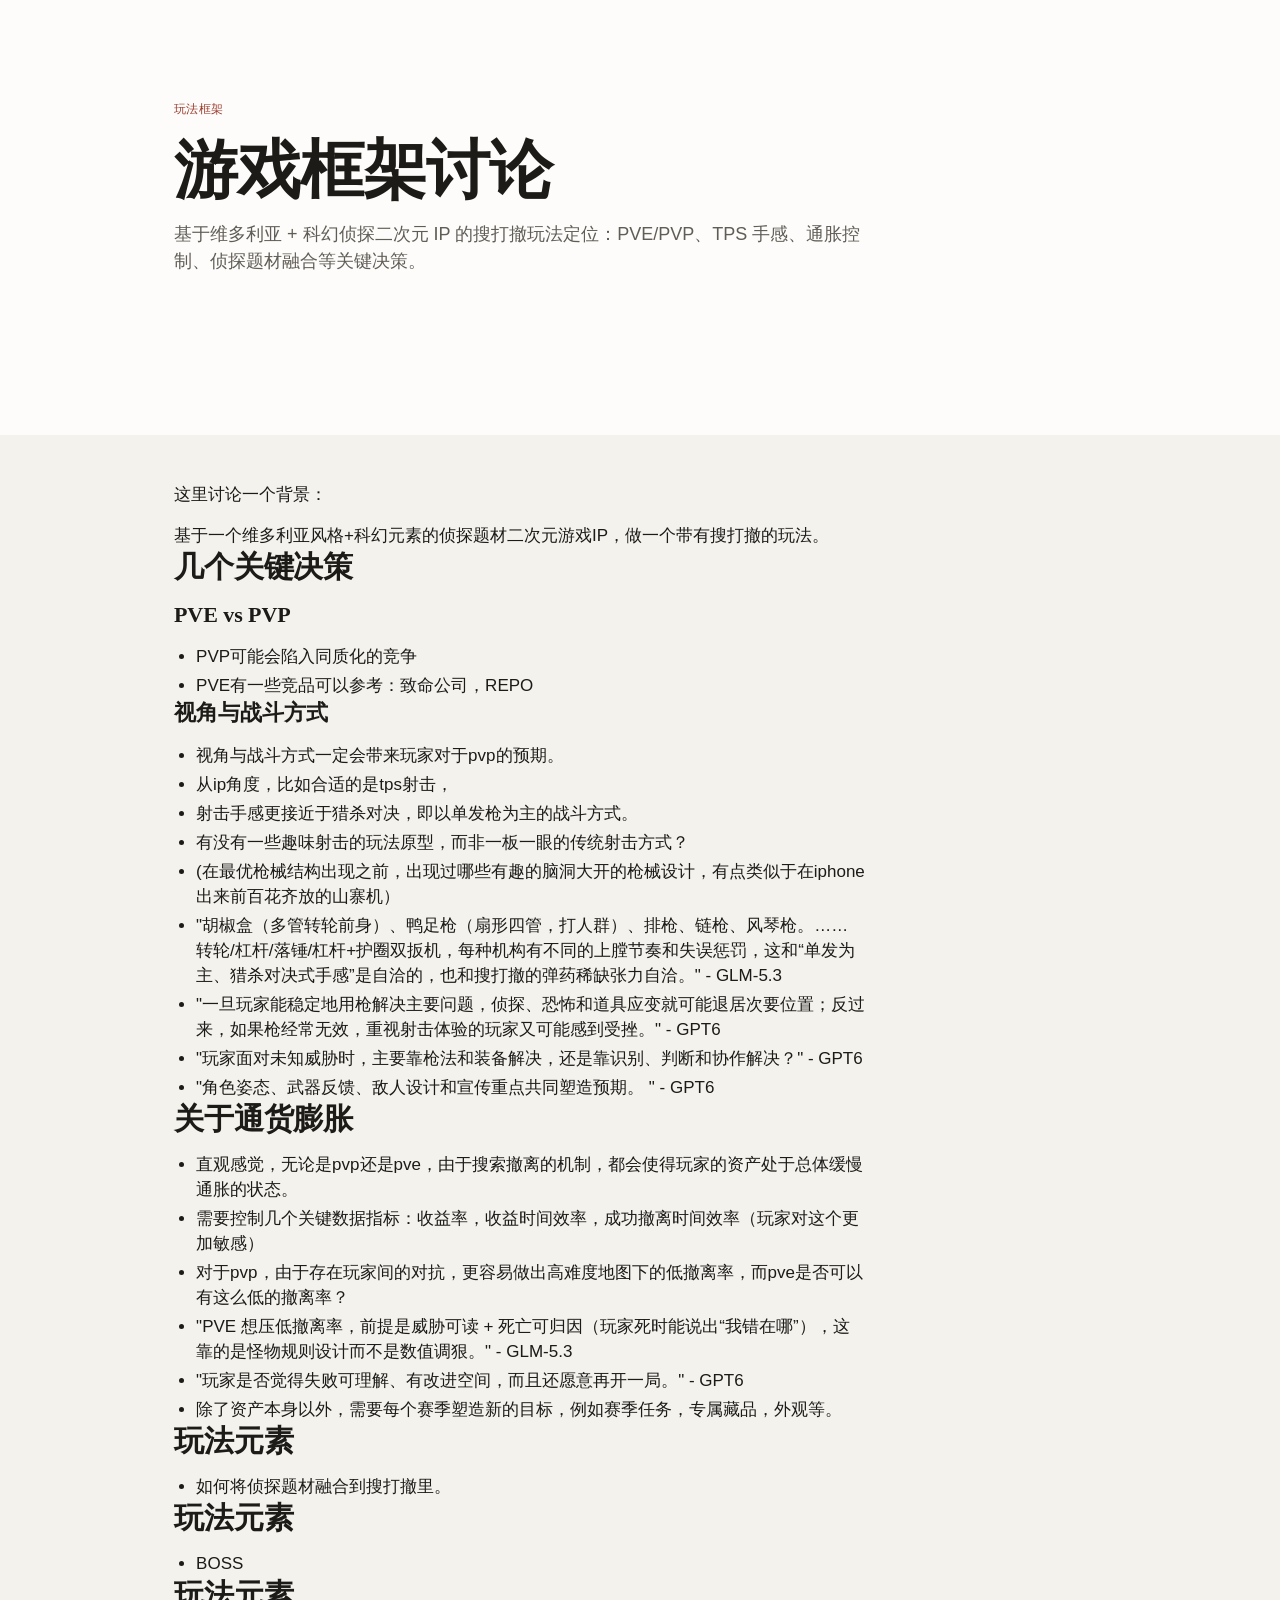
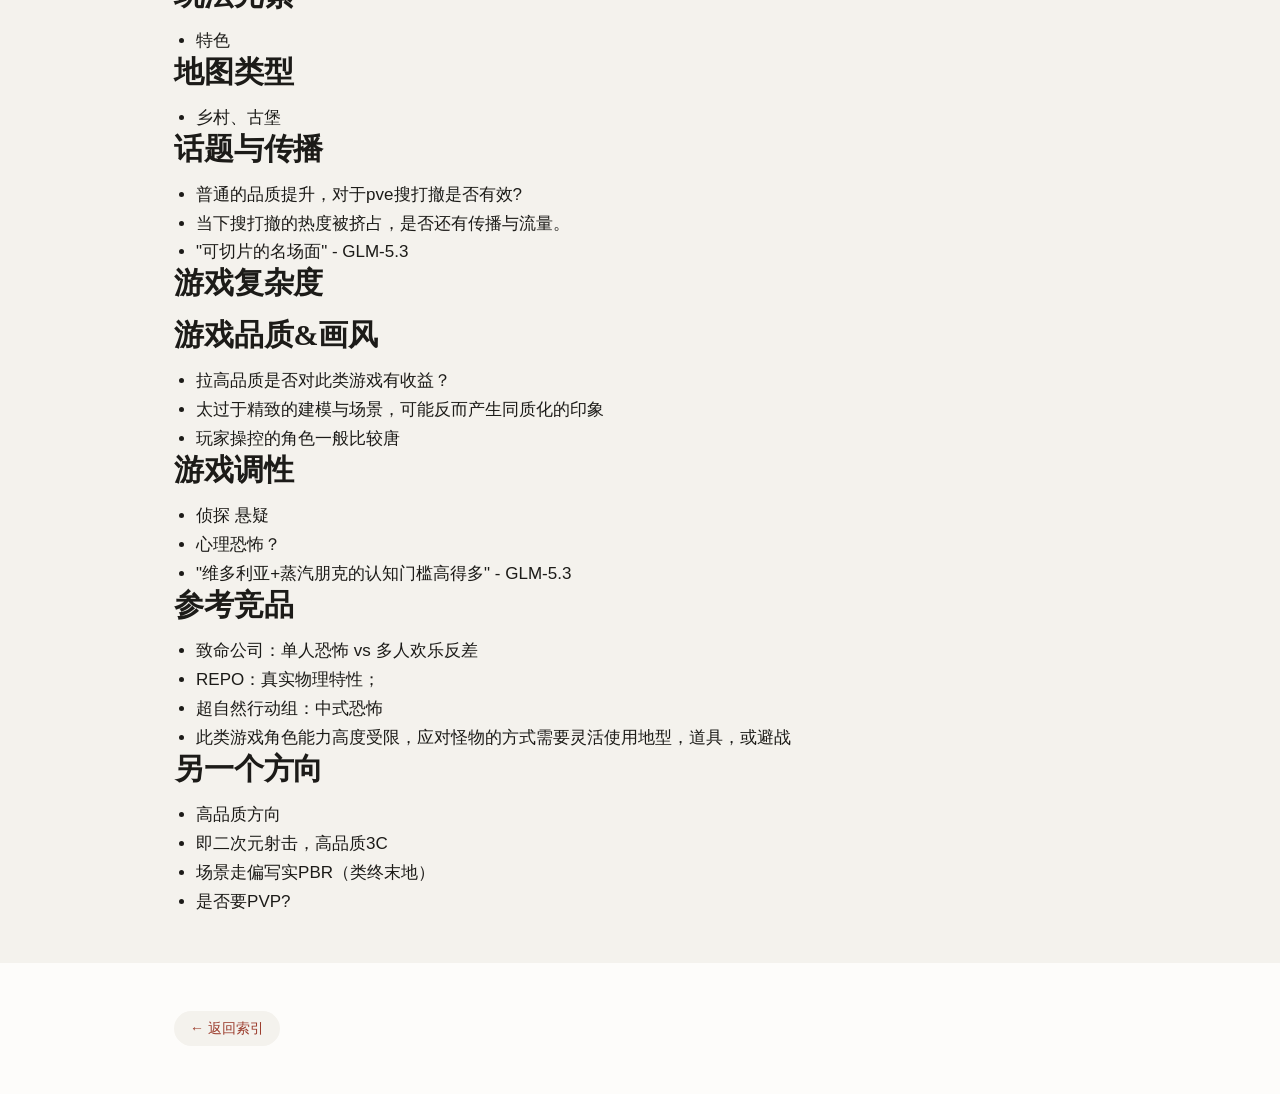
==== docs/research/GameFramework.html @ 58e7d6e3 "feat: 研究 md 渲染为主题化 HTML 站点，索引页整合并转公开" ====
<!DOCTYPE html>
<html lang="zh-CN">
<head>
<meta charset="UTF-8">
<meta name="viewport" content="width=device-width, initial-scale=1.0">
<title>游戏框架讨论 · PVE 搜打撤研究</title>
<link rel="stylesheet" href="../assets/theme/tokens.css">
<link rel="stylesheet" href="../assets/theme/base.css">
</head>
<body>

<section class="band">
  <div class="page">
    <header class="hero">
      <span class="tag">玩法框架</span>
      <h1>游戏框架讨论</h1>
      <p class="lead">基于维多利亚 + 科幻侦探二次元 IP 的搜打撤玩法定位：PVE/PVP、TPS 手感、通胀控制、侦探题材融合等关键决策。</p>
    </header>
  </div>
</section>

<section class="band band-alt band-tight">
  <div class="page">
    <p>这里讨论一个背景：</p>
    <p>基于一个维多利亚风格+科幻元素的侦探题材二次元游戏IP，做一个带有搜打撤的玩法。</p>
    <h2>几个关键决策</h2>
    <h3>PVE vs PVP</h3>
    <ul>
    <li>PVP可能会陷入同质化的竞争</li>
    <li>PVE有一些竞品可以参考：致命公司，REPO</li>
    </ul>
    <h3>视角与战斗方式</h3>
    <ul>
    <li>视角与战斗方式一定会带来玩家对于pvp的预期。</li>
    <li>从ip角度，比如合适的是tps射击，</li>
    <li>
    <p>射击手感更接近于猎杀对决，即以单发枪为主的战斗方式。</p>
    </li>
    <li>
    <p>有没有一些趣味射击的玩法原型，而非一板一眼的传统射击方式？</p>
    </li>
    <li>(在最优枪械结构出现之前，出现过哪些有趣的脑洞大开的枪械设计，有点类似于在iphone出来前百花齐放的山寨机）</li>
    <li>"胡椒盒（多管转轮前身）、鸭足枪（扇形四管，打人群）、排枪、链枪、风琴枪。…… 转轮/杠杆/落锤/杠杆+护圈双扳机，每种机构有不同的上膛节奏和失误惩罚，这和“单发为主、猎杀对决式手感”是自洽的，也和搜打撤的弹药稀缺张力自洽。" - GLM-5.3</li>
    <li>"一旦玩家能稳定地用枪解决主要问题，侦探、恐怖和道具应变就可能退居次要位置；反过来，如果枪经常无效，重视射击体验的玩家又可能感到受挫。" - GPT6</li>
    <li>"玩家面对未知威胁时，主要靠枪法和装备解决，还是靠识别、判断和协作解决？" - GPT6</li>
    <li>"角色姿态、武器反馈、敌人设计和宣传重点共同塑造预期。​ " - GPT6</li>
    </ul>
    <h2>关于通货膨胀</h2>
    <ul>
    <li>直观感觉，无论是pvp还是pve，由于搜索撤离的机制，都会使得玩家的资产处于总体缓慢通胀的状态。</li>
    <li>需要控制几个关键数据指标：收益率，收益时间效率，成功撤离时间效率（玩家对这个更加敏感）</li>
    <li>对于pvp，由于存在玩家间的对抗，更容易做出高难度地图下的低撤离率，而pve是否可以有这么低的撤离率？</li>
    <li>"PVE 想压低撤离率，前提是威胁可读 + 死亡可归因（玩家死时能说出“我错在哪”），这靠的是怪物规则设计而不是数值调狠。" - GLM-5.3</li>
    <li>
    <p>"玩家是否觉得失败可理解、有改进空间，而且还愿意再开一局。" - GPT6</p>
    </li>
    <li>
    <p>除了资产本身以外，需要每个赛季塑造新的目标，例如赛季任务，专属藏品，外观等。</p>
    </li>
    </ul>
    <h2>玩法元素</h2>
    <ul>
    <li>如何将侦探题材融合到搜打撤里。</li>
    </ul>
    <h2>玩法元素</h2>
    <ul>
    <li>BOSS</li>
    </ul>
    <h2>玩法元素</h2>
    <ul>
    <li>特色</li>
    </ul>
    <h2>地图类型</h2>
    <ul>
    <li>乡村、古堡</li>
    </ul>
    <h2>话题与传播</h2>
    <ul>
    <li>普通的品质提升，对于pve搜打撤是否有效?</li>
    <li>当下搜打撤的热度被挤占，是否还有传播与流量。</li>
    <li>"可切片的名场面" - GLM-5.3</li>
    </ul>
    <h2>游戏复杂度</h2>
    <h2>游戏品质&amp;画风</h2>
    <ul>
    <li>拉高品质是否对此类游戏有收益？</li>
    <li>
    <p>太过于精致的建模与场景，可能反而产生同质化的印象</p>
    </li>
    <li>
    <p>玩家操控的角色一般比较唐</p>
    </li>
    </ul>
    <h2>游戏调性</h2>
    <ul>
    <li>侦探 悬疑</li>
    <li>心理恐怖？</li>
    <li>"维多利亚+蒸汽朋克的认知门槛高得多" - GLM-5.3</li>
    </ul>
    <h2>参考竞品</h2>
    <ul>
    <li>致命公司：单人恐怖 vs 多人欢乐反差</li>
    <li>REPO：真实物理特性；</li>
    <li>
    <p>超自然行动组：中式恐怖</p>
    </li>
    <li>
    <p>此类游戏角色能力高度受限，应对怪物的方式需要灵活使用地型，道具，或避战</p>
    </li>
    </ul>
    <h2>另一个方向</h2>
    <ul>
    <li>高品质方向</li>
    <li>即二次元射击，高品质3C</li>
    <li>场景走偏写实PBR（类终末地）</li>
    <li>是否要PVP?</li>
    </ul>
  </div>
</section>

<section class="band band-tight">
  <div class="page">
    <div class="links">
      <a href="../pveextraction_index.html">← 返回索引</a>
    </div>
  </div>
</section>

</body>
</html>
---- docs/assets/theme/tokens.css ----
/*!
 * xavierstudio-site-kit · tokens
 * 一层：设计令牌。唯一真相源。
 *
 * 风格口径：苹果官网的骨架（排版节奏、留白、双表面色带、药丸按钮）
 *          + 保留个人色（赭石强调色、衬线标题）
 *
 * 硬性约束：任何页面、任何组件都不准写死色值与字号，只引用这里的变量。
 *          新增语义色请先加令牌，再在组件里引用。
 */
:root {
  /* ---- 表面 ---------------------------------------------------------- */
  /* 苹果用纯白 / #f5f5f7 两级表面做色带交替，这里整体偏暖一度保留个人气质 */
  --surface: #fdfcfa;
  --surface-alt: #f4f2ed;
  --surface-raised: #ffffff;
  --surface-inverse: #1c1b18;

  /* ---- 文字 ---------------------------------------------------------- */
  --ink: #1c1b18;
  --ink-secondary: #605d56;
  --ink-tertiary: #8a867d;
  --ink-on-inverse: #f4f2ed;
  --ink-on-accent: #ffffff;

  /* ---- 强调色与语义色 ------------------------------------------------ */
  --accent: #9c3d2e;
  --accent-hover: #7f2f22;
  --accent-wash: #f6ebe8;
  --accent-line: #d9b3aa;

  --ok: #4f6b45;
  --ok-wash: #eef3e9;
  --warn: #9a6a1c;
  --warn-wash: #faf1de;
  --danger: #a33226;
  --danger-wash: #fbebe9;
  --info: #3f5a73;
  --info-wash: #ecf1f6;

  /* ---- 分隔 ---------------------------------------------------------- */
  /* 苹果几乎不用边框，靠表面层级分区；发丝线只在表格与必要处出现 */
  --hairline: #e4e0d7;
  --hairline-strong: #cdc7ba;

  /* ---- 字体 ---------------------------------------------------------- */
  --font-sans:
    -apple-system, BlinkMacSystemFont, "SF Pro Text", "Segoe UI", "PingFang SC",
    "Hiragino Sans GB", "Microsoft YaHei", sans-serif;
  --font-serif:
    "Noto Serif SC", "Source Han Serif SC", "Songti SC", "STSong", Georgia, serif;
  --font-mono:
    ui-monospace, "SF Mono", "JetBrains Mono", "IBM Plex Mono", Consolas, monospace;

  /* ---- 字阶 ----------------------------------------------------------
   * 苹果的做法：字号越大，字距收得越紧。每一级字号都配一组行高与字距。
   */
  --text-display: 64px;
  --text-display-lh: 1.06;
  --text-display-ls: -0.015em;

  --text-h1: 44px;
  --text-h1-lh: 1.1;
  --text-h1-ls: -0.009em;

  --text-h2: 30px;
  --text-h2-lh: 1.2;
  --text-h2-ls: -0.005em;

  --text-h3: 22px;
  --text-h3-lh: 1.3;
  --text-h3-ls: -0.003em;

  --text-h4: 18px;
  --text-h4-lh: 1.4;
  --text-h4-ls: 0;

  --text-body: 17px;
  --text-body-lh: 1.47;

  --text-small: 14px;
  --text-small-lh: 1.55;

  --text-micro: 12px;
  --text-micro-lh: 1.5;
  --text-micro-ls: 0.04em;

  /* ---- 字重 ---------------------------------------------------------- */
  --weight-normal: 400;
  --weight-medium: 500;
  --weight-bold: 600;

  /* ---- 间距（4 的倍数） ---------------------------------------------- */
  --space-1: 4px;
  --space-2: 8px;
  --space-3: 12px;
  --space-4: 16px;
  --space-5: 24px;
  --space-6: 32px;
  --space-7: 48px;
  --space-8: 64px;
  --space-9: 96px;
  --space-10: 128px;

  /* ---- 版面宽度 ------------------------------------------------------
   * 980px 是苹果的内容宽；阅读密集的长文收到 692px 以控制每行字数。
   */
  --width-wide: 1180px;
  --width-content: 980px;
  --width-reading: 692px;

  /* ---- 圆角 ---------------------------------------------------------- */
  --radius-sm: 8px;
  --radius-md: 12px;
  --radius-lg: 18px;
  --radius-xl: 28px;
  --radius-pill: 980px;

  /* ---- 阴影 ----------------------------------------------------------
   * 克制使用。层级优先用表面色差表达，阴影只给浮起元素。
   */
  --shadow-sm: 0 1px 2px rgba(28, 27, 24, 0.04);
  --shadow-md: 0 4px 16px rgba(28, 27, 24, 0.06);

  /* ---- 动效 ---------------------------------------------------------- */
  --ease: cubic-bezier(0.25, 0.1, 0.25, 1);
  --duration: 0.22s;
}

/* 窄屏收字号与纵向节奏，令牌一处改、全站生效 */
@media (max-width: 734px) {
  :root {
    --text-display: 40px;
    --text-h1: 32px;
    --text-h2: 24px;
    --text-h3: 19px;
    --text-body: 16px;
    --space-9: 56px;
    --space-10: 72px;
  }
}
---- docs/assets/theme/base.css ----
/*!
 * xavierstudio-site-kit · base
 * 二层：重置、排版与组件原语。只引用 tokens.css，不出现任何写死色值。
 *
 * 组件词汇沿用 Health 仓库已有的一套（page/hero/section/card/stat/row/pill/
 * button/links/warn/muted/note/alert/lead/tag），它是现存三套页面里最系统的，
 * 因此被收为规范词汇 —— 这样既有页面换肤接近零改动。
 *
 * 依赖：本文件必须在 tokens.css 之后加载。
 */

/* ===== 重置 ============================================================ */
*,
*::before,
*::after {
  box-sizing: border-box;
}

* {
  margin: 0;
  padding: 0;
}

html {
  -webkit-font-smoothing: antialiased;
  -moz-osx-font-smoothing: grayscale;
  text-rendering: optimizeLegibility;
  scroll-behavior: smooth;
}

body {
  background: var(--surface);
  color: var(--ink);
  font-family: var(--font-sans);
  font-size: var(--text-body);
  line-height: var(--text-body-lh);
  font-weight: var(--weight-normal);
}

img,
svg,
video {
  max-width: 100%;
  height: auto;
  display: block;
}

/* 组件一旦显式声明 display，就会压过 [hidden] 的 UA 样式。
   这是反复踩的坑，在重置里一次性兜住。 */
[hidden] {
  display: none !important;
}

::selection {
  background: var(--accent);
  color: var(--ink-on-accent);
}

:focus-visible {
  outline: 2px solid var(--accent);
  outline-offset: 3px;
}

/* ===== 排版 ============================================================
 * 标题用衬线保留个人气质，字号与字距按苹果的「越大越紧」处理。
 */
h1,
h2,
h3,
h4 {
  font-family: var(--font-serif);
  font-weight: var(--weight-bold);
  /* 继承而非写死：容器一旦设置 color（深色色带、第三方页面的彩色 hero），
     标题要跟着走。写死 var(--ink) 会把这些容器的文字压成深色，是踩过的坑。
     body 已设 var(--ink)，默认效果不变。 */
  color: inherit;
  text-wrap: balance;
}

h1 {
  font-size: var(--text-h1);
  line-height: var(--text-h1-lh);
  letter-spacing: var(--text-h1-ls);
}

h2 {
  font-size: var(--text-h2);
  line-height: var(--text-h2-lh);
  letter-spacing: var(--text-h2-ls);
}

h3 {
  font-size: var(--text-h3);
  line-height: var(--text-h3-lh);
  letter-spacing: var(--text-h3-ls);
}

h4 {
  font-size: var(--text-h4);
  line-height: var(--text-h4-lh);
  letter-spacing: var(--text-h4-ls);
}

p {
  max-width: var(--width-reading);
}

/* ---- 纵向节奏 --------------------------------------------------------
 * 重置清掉了所有 margin，这里统一补回来，避免每个页面各自手调。
 * 规则按「后者相对前者」表达，顺序由宽到窄，后面的更具体者覆盖前面的。
 */
h1 + *,
h2 + *,
h3 + *,
h4 + * {
  margin-top: var(--space-4);
}

h1 + p,
h2 + p,
h3 + p,
h4 + p {
  margin-top: var(--space-3);
}

p + p,
p + ul,
p + ol,
ul + p,
ol + p,
blockquote + p {
  margin-top: var(--space-4);
}

* + table,
* + pre,
* + blockquote,
* + .grid,
* + .stats,
* + .timeline,
* + .links,
* + .alert,
* + .warn,
* + .swatches {
  margin-top: var(--space-5);
}

a {
  color: var(--accent);
  text-decoration: none;
  transition: color var(--duration) var(--ease);
}

a:hover {
  color: var(--accent-hover);
  text-decoration: underline;
  text-underline-offset: 3px;
}

strong,
b {
  font-weight: var(--weight-bold);
}

code {
  font-family: var(--font-mono);
  font-size: 0.88em;
  background: var(--surface-alt);
  padding: 2px 6px;
  border-radius: var(--radius-sm);
}

pre {
  font-family: var(--font-mono);
  font-size: var(--text-small);
  line-height: 1.6;
  background: var(--surface-inverse);
  color: var(--ink-on-inverse);
  padding: var(--space-5);
  border-radius: var(--radius-md);
  overflow: auto;
}

pre code {
  background: none;
  padding: 0;
  color: inherit;
}

blockquote {
  border-left: 2px solid var(--accent-line);
  padding-left: var(--space-4);
  color: var(--ink-secondary);
}

hr {
  border: none;
  border-top: 1px solid var(--hairline);
  margin: var(--space-7) 0;
}

ul,
ol {
  padding-left: 1.3em;
  max-width: var(--width-reading);
}

li + li {
  margin-top: var(--space-1);
}

/* ===== 版面骨架 ========================================================
 * .page       内容容器，居中限宽
 * .band       整幅色带，承担纵向节奏；.band-alt 换表面色做交替
 */
.page {
  width: 100%;
  max-width: var(--width-content);
  margin: 0 auto;
  padding: 0 var(--space-5);
}

.page-wide {
  max-width: var(--width-wide);
}

.page-reading {
  max-width: var(--width-reading);
}

.band {
  padding: var(--space-9) 0;
}

.band-alt {
  background: var(--surface-alt);
}

/* 标题继承 color，因此这里设一次即可，不必再逐级覆盖 */
.band-inverse {
  background: var(--surface-inverse);
  color: var(--ink-on-inverse);
}

.band-tight {
  padding: var(--space-7) 0;
}

/* ===== 首屏 ============================================================
 * 苹果的 hero 不是卡片，是大标题 + 留白。这里去掉原有的卡片外观。
 */
.hero {
  padding: var(--space-9) 0 var(--space-8);
}

/* 色带已经提供纵向节奏，首个 hero 不再重复撑高 */
.band > .page > .hero:first-child,
.band > .page-wide > .hero:first-child,
.band > .page-reading > .hero:first-child {
  padding-top: 0;
}

.hero h1 {
  font-size: var(--text-display);
  line-height: var(--text-display-lh);
  letter-spacing: var(--text-display-ls);
  margin-top: var(--space-4);
}

.lead {
  font-size: var(--text-h4);
  line-height: 1.5;
  color: var(--ink-secondary);
  margin-top: var(--space-4);
  max-width: var(--width-reading);
}

/* 小标签：hero 上方的类别提示 */
.tag {
  display: inline-flex;
  align-items: center;
  font-family: var(--font-mono);
  font-size: var(--text-micro);
  letter-spacing: var(--text-micro-ls);
  text-transform: uppercase;
  color: var(--accent);
}

/* ===== 分节 ============================================================
 * 默认不是卡片，靠间距与标题分区（苹果的做法）。
 * 需要卡片外观时另加 .card。
 */
.section {
  margin-top: var(--space-8);
}

/* ===== 卡片与网格 ====================================================== */
.card {
  display: block;
  background: var(--surface-raised);
  border-radius: var(--radius-lg);
  padding: var(--space-5);
  box-shadow: var(--shadow-sm);
  transition:
    box-shadow var(--duration) var(--ease),
    transform var(--duration) var(--ease);
}

a.card:hover {
  box-shadow: var(--shadow-md);
  transform: translateY(-2px);
  text-decoration: none;
}

a.card:hover strong {
  color: var(--accent);
}

.card strong {
  display: block;
  font-family: var(--font-serif);
  font-size: var(--text-h4);
  color: var(--ink);
  transition: color var(--duration) var(--ease);
}

.card span {
  color: var(--ink-secondary);
  font-size: var(--text-small);
  line-height: var(--text-small-lh);
}

.card strong + span {
  display: block;
  margin-top: var(--space-2);
}

.grid {
  display: grid;
  grid-template-columns: repeat(auto-fit, minmax(240px, 1fr));
  gap: var(--space-4);
}

/* ===== 数字指标 ======================================================== */
.stats {
  display: grid;
  grid-template-columns: repeat(auto-fit, minmax(140px, 1fr));
  gap: var(--space-4);
  margin-top: var(--space-6);
}

.stat {
  background: var(--surface-raised);
  border-radius: var(--radius-md);
  padding: var(--space-4);
  box-shadow: var(--shadow-sm);
}

.stat span {
  display: block;
  font-size: var(--text-micro);
  letter-spacing: var(--text-micro-ls);
  text-transform: uppercase;
  color: var(--ink-tertiary);
  font-family: var(--font-mono);
}

.stat strong {
  display: block;
  margin-top: var(--space-2);
  font-family: var(--font-serif);
  font-size: var(--text-h2);
  line-height: 1.1;
  letter-spacing: var(--text-h2-ls);
}

/* ===== 时间线行 ======================================================== */
.timeline {
  display: grid;
  gap: var(--space-2);
}

.row {
  display: grid;
  grid-template-columns: 112px 1fr auto;
  gap: var(--space-4);
  align-items: center;
  background: var(--surface-raised);
  border-radius: var(--radius-md);
  padding: var(--space-4);
  box-shadow: var(--shadow-sm);
}

.row > div:nth-child(2) {
  font-size: var(--text-small);
  line-height: var(--text-small-lh);
}

.date {
  font-family: var(--font-mono);
  font-size: var(--text-small);
  font-weight: var(--weight-medium);
  color: var(--ink-secondary);
}

/* ===== 状态药丸 ========================================================
 * red / amber / green / blue / purple 是既有页面在用的名字，保留为别名，
 * 实际取语义令牌，不再出现写死色值。
 */
.pill {
  display: inline-flex;
  align-items: center;
  border-radius: var(--radius-pill);
  padding: 3px 10px;
  font-size: var(--text-micro);
  font-weight: var(--weight-medium);
  white-space: nowrap;
  background: var(--surface-alt);
  color: var(--ink-secondary);
}

.pill.red,
.pill.danger {
  background: var(--danger-wash);
  color: var(--danger);
}

.pill.amber,
.pill.warn {
  background: var(--warn-wash);
  color: var(--warn);
}

.pill.green,
.pill.ok {
  background: var(--ok-wash);
  color: var(--ok);
}

.pill.blue,
.pill.info {
  background: var(--info-wash);
  color: var(--info);
}

.pill.purple,
.pill.accent {
  background: var(--accent-wash);
  color: var(--accent);
}

/* ===== 按钮与链接组 ====================================================
 * 药丸形，苹果式。.button 实心强调色，.button-quiet 低调描边。
 */
.button {
  display: inline-flex;
  align-items: center;
  gap: var(--space-2);
  border-radius: var(--radius-pill);
  padding: 8px 18px;
  font-size: var(--text-small);
  font-weight: var(--weight-medium);
  font-family: var(--font-sans);
  background: var(--accent);
  color: var(--ink-on-accent);
  border: none;
  cursor: pointer;
  white-space: nowrap;
  transition: background var(--duration) var(--ease);
}

.button:hover {
  background: var(--accent-hover);
  color: var(--ink-on-accent);
  text-decoration: none;
}

.button-quiet {
  background: transparent;
  color: var(--accent);
  box-shadow: inset 0 0 0 1px var(--accent-line);
}

.button-quiet:hover {
  background: var(--accent-wash);
  color: var(--accent-hover);
}

.links {
  display: flex;
  flex-wrap: wrap;
  gap: var(--space-2);
}

.links a {
  display: inline-flex;
  align-items: center;
  border-radius: var(--radius-pill);
  padding: 7px 16px;
  font-size: var(--text-small);
  font-weight: var(--weight-medium);
  background: var(--surface-alt);
  color: var(--accent);
}

.links a:hover {
  background: var(--accent-wash);
  text-decoration: none;
}

/* ===== 表格 ============================================================ */
table {
  width: 100%;
  border-collapse: collapse;
  font-size: var(--text-small);
  background: var(--surface-raised);
  border-radius: var(--radius-md);
  overflow: hidden;
  box-shadow: var(--shadow-sm);
}

th,
td {
  text-align: left;
  vertical-align: top;
  padding: var(--space-3) var(--space-4);
  border-bottom: 1px solid var(--hairline);
}

th {
  font-family: var(--font-mono);
  font-size: var(--text-micro);
  letter-spacing: var(--text-micro-ls);
  text-transform: uppercase;
  color: var(--ink-tertiary);
  font-weight: var(--weight-medium);
  background: var(--surface-alt);
}

tr:last-child td {
  border-bottom: none;
}

/* ===== 提示块 ========================================================== */
.alert {
  background: var(--surface-raised);
  border-radius: var(--radius-md);
  padding: var(--space-4) var(--space-5);
  box-shadow: var(--shadow-sm);
  margin-top: var(--space-3);
}

.alert h4 {
  display: flex;
  align-items: center;
  gap: var(--space-2);
  margin-bottom: var(--space-2);
}

.alert p {
  font-size: var(--text-small);
  line-height: var(--text-small-lh);
  margin-top: var(--space-1);
}

.alert .meta {
  font-family: var(--font-mono);
  font-size: var(--text-micro);
  color: var(--ink-tertiary);
}

/* 免责声明 / 风险提示：低调但不可忽略 */
.warn {
  background: var(--warn-wash);
  border-radius: var(--radius-md);
  padding: var(--space-4) var(--space-5);
  color: var(--warn);
  font-size: var(--text-small);
  line-height: var(--text-small-lh);
}

.warn strong {
  color: var(--warn);
}

/* ===== 文字辅助 ======================================================== */
.muted {
  color: var(--ink-tertiary);
}

.note {
  color: var(--ink-tertiary);
  font-size: var(--text-small);
}

.mono {
  font-family: var(--font-mono);
}

.micro {
  font-family: var(--font-mono);
  font-size: var(--text-micro);
  letter-spacing: var(--text-micro-ls);
  text-transform: uppercase;
  color: var(--ink-tertiary);
}

/* ===== 窄屏 ============================================================ */
@media (max-width: 734px) {
  .row {
    grid-template-columns: 1fr;
    gap: var(--space-2);
  }

  .hero {
    padding: var(--space-7) 0 var(--space-6);
  }
}

@media (prefers-reduced-motion: reduce) {
  *,
  *::before,
  *::after {
    transition-duration: 0.01ms !important;
    animation-duration: 0.01ms !important;
    scroll-behavior: auto;
  }
}
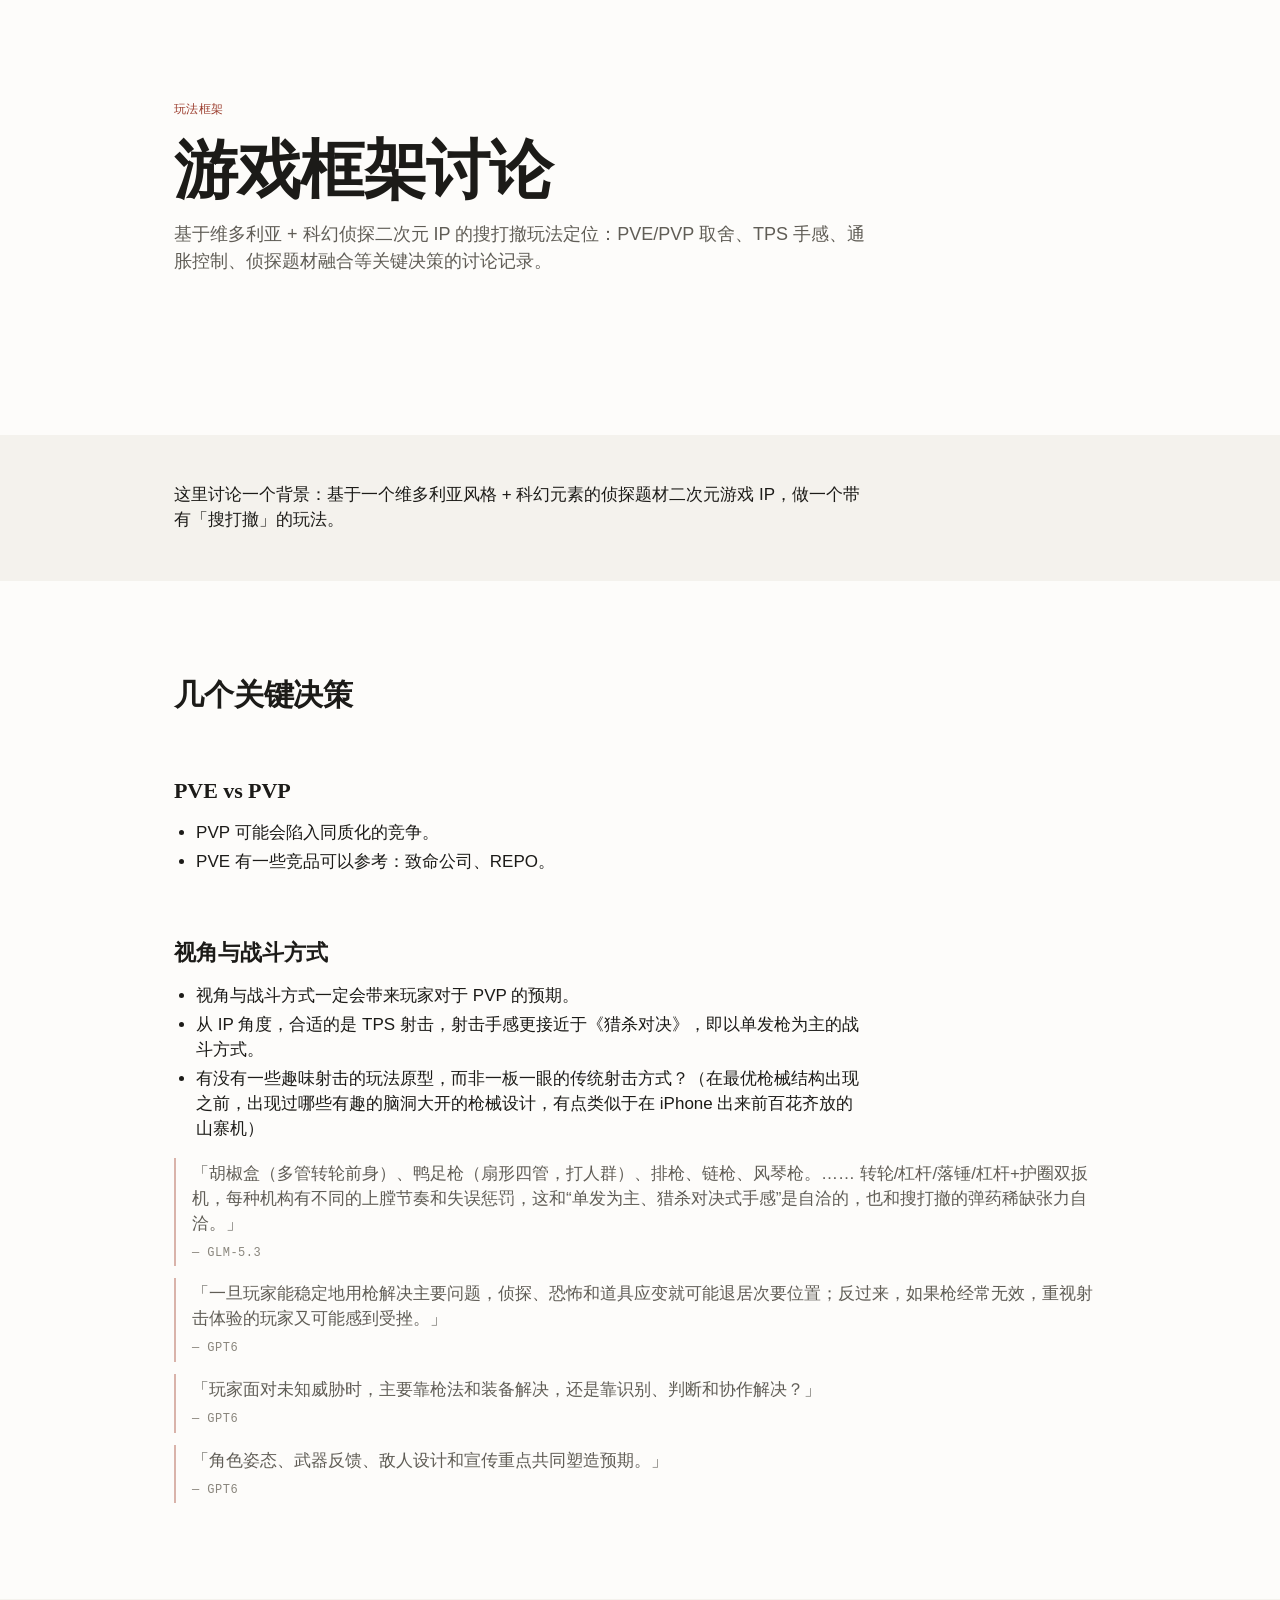
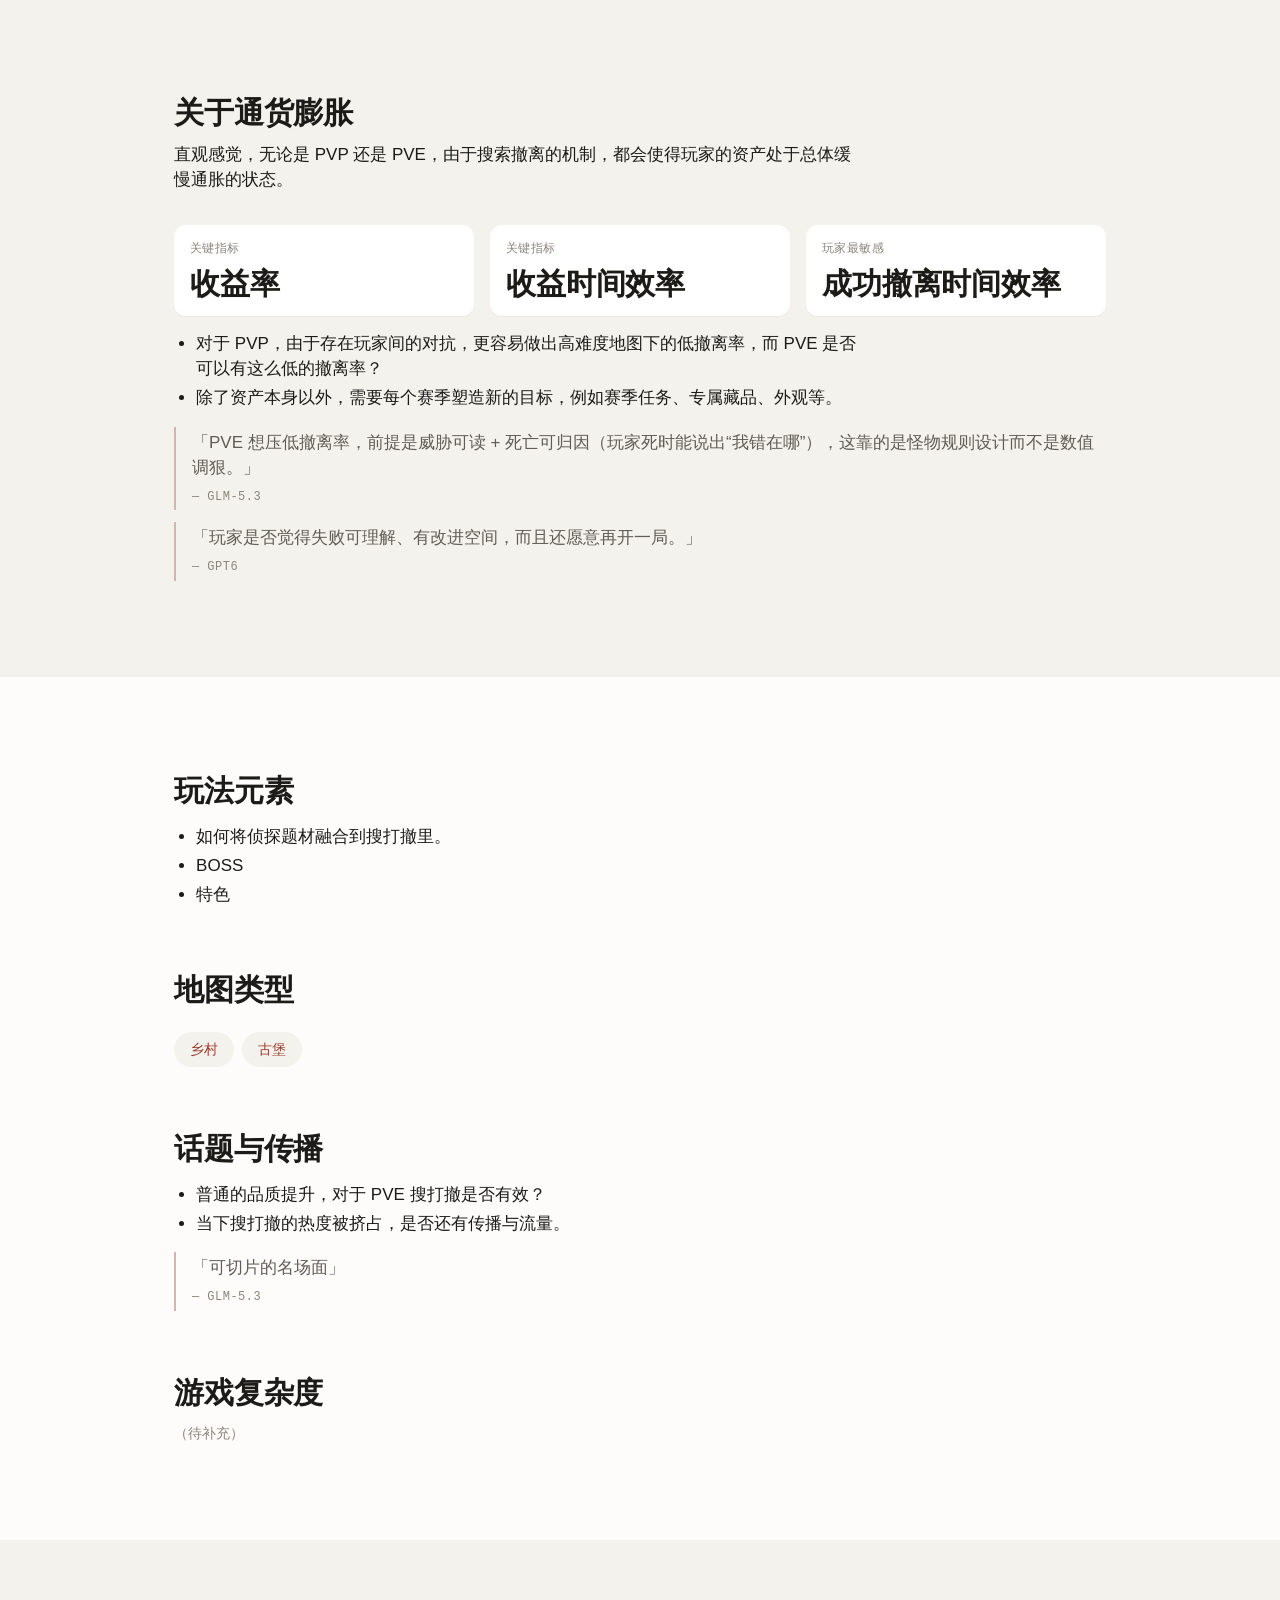
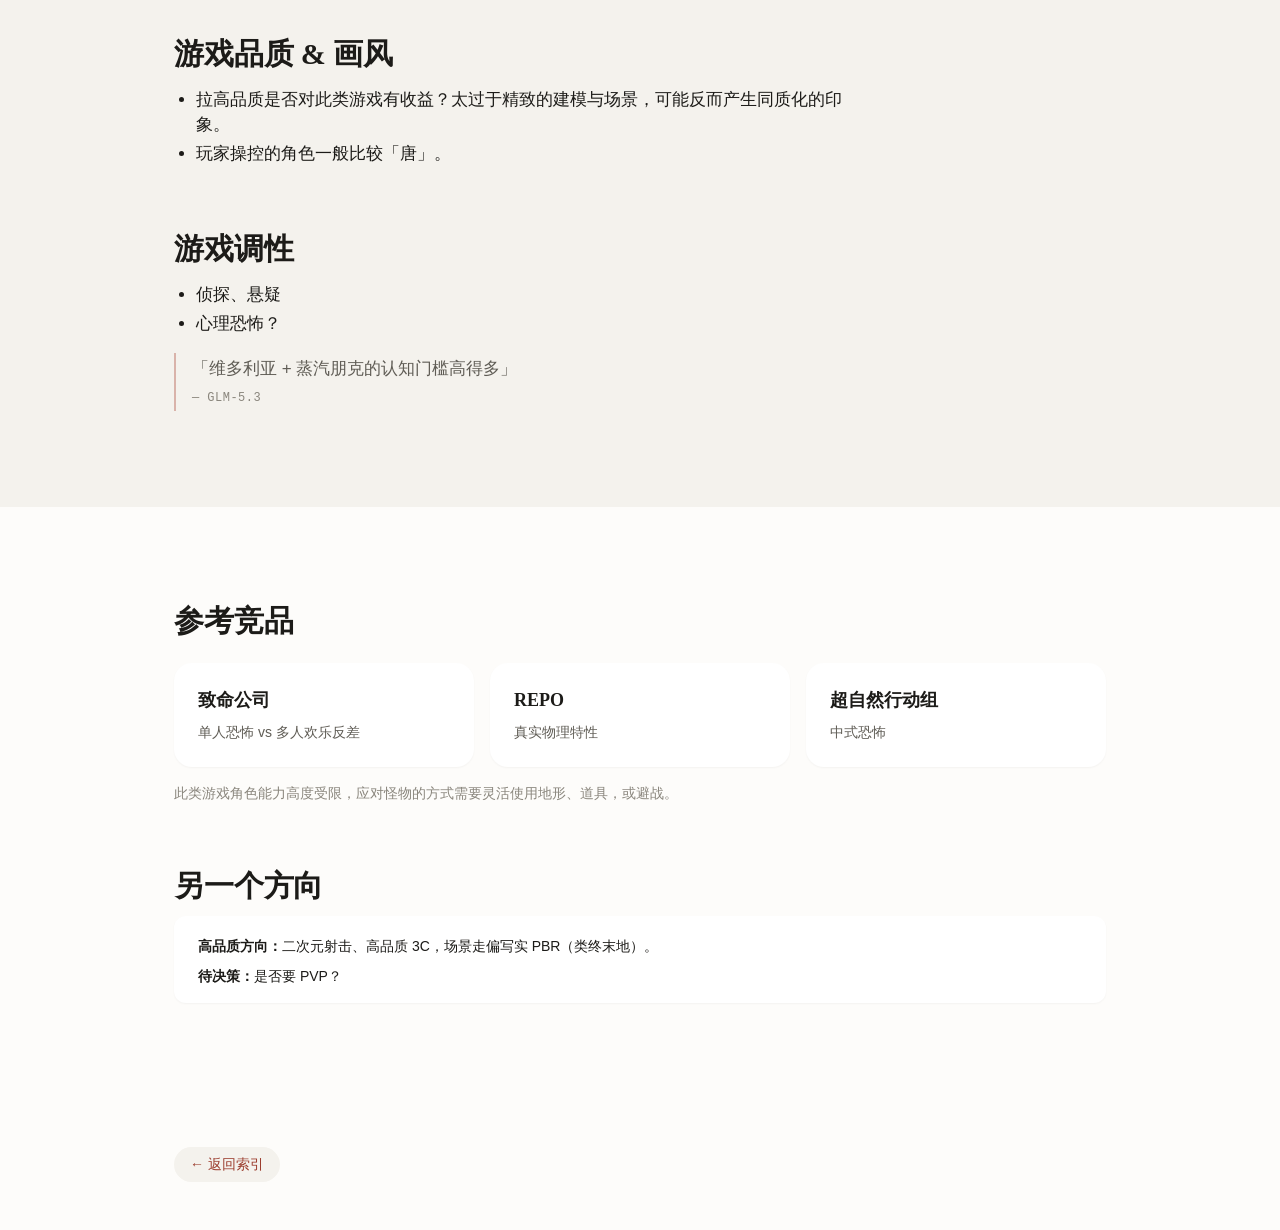
==== commit a035a636: "refactor: 研究页改为手写原生 HTML，按主题组件排版" ====
--- a/docs/research/GameFramework.html
+++ b/docs/research/GameFramework.html
@@ -6,6 +6,11 @@
 <title>游戏框架讨论 · PVE 搜打撤研究</title>
 <link rel="stylesheet" href="../assets/theme/tokens.css">
 <link rel="stylesheet" href="../assets/theme/base.css">
+<style>
+  .q { border-left: 2px solid var(--accent-line); padding: var(--space-1) 0 var(--space-1) var(--space-4); color: var(--ink-secondary); }
+  .q .who { display: block; margin-top: var(--space-2); font-family: var(--font-mono); font-size: var(--text-micro); letter-spacing: var(--text-micro-ls); color: var(--ink-tertiary); }
+  .q + .q { margin-top: var(--space-3); }
+</style>
 </head>
 <body>
 
@@ -14,107 +19,159 @@
     <header class="hero">
       <span class="tag">玩法框架</span>
       <h1>游戏框架讨论</h1>
-      <p class="lead">基于维多利亚 + 科幻侦探二次元 IP 的搜打撤玩法定位：PVE/PVP、TPS 手感、通胀控制、侦探题材融合等关键决策。</p>
+      <p class="lead">基于维多利亚 + 科幻侦探二次元 IP 的搜打撤玩法定位：PVE/PVP 取舍、TPS 手感、通胀控制、侦探题材融合等关键决策的讨论记录。</p>
     </header>
   </div>
 </section>
 
 <section class="band band-alt band-tight">
   <div class="page">
-    <p>这里讨论一个背景：</p>
-    <p>基于一个维多利亚风格+科幻元素的侦探题材二次元游戏IP，做一个带有搜打撤的玩法。</p>
+    <p>这里讨论一个背景：基于一个维多利亚风格 + 科幻元素的侦探题材二次元游戏 IP，做一个带有「搜打撤」的玩法。</p>
+  </div>
+</section>
+
+<section class="band">
+  <div class="page">
     <h2>几个关键决策</h2>
-    <h3>PVE vs PVP</h3>
-    <ul>
-    <li>PVP可能会陷入同质化的竞争</li>
-    <li>PVE有一些竞品可以参考：致命公司，REPO</li>
+
+    <div class="section">
+      <h3>PVE vs PVP</h3>
+      <ul>
+        <li>PVP 可能会陷入同质化的竞争。</li>
+        <li>PVE 有一些竞品可以参考：致命公司、REPO。</li>
+      </ul>
+    </div>
+
+    <div class="section">
+      <h3>视角与战斗方式</h3>
+      <ul>
+        <li>视角与战斗方式一定会带来玩家对于 PVP 的预期。</li>
+        <li>从 IP 角度，合适的是 TPS 射击，射击手感更接近于《猎杀对决》，即以单发枪为主的战斗方式。</li>
+        <li>有没有一些趣味射击的玩法原型，而非一板一眼的传统射击方式？（在最优枪械结构出现之前，出现过哪些有趣的脑洞大开的枪械设计，有点类似于在 iPhone 出来前百花齐放的山寨机）</li>
+      </ul>
+
+      <div class="q" style="margin-top: var(--space-4)">
+        「胡椒盒（多管转轮前身）、鸭足枪（扇形四管，打人群）、排枪、链枪、风琴枪。…… 转轮/杠杆/落锤/杠杆+护圈双扳机，每种机构有不同的上膛节奏和失误惩罚，这和“单发为主、猎杀对决式手感”是自洽的，也和搜打撤的弹药稀缺张力自洽。」
+        <span class="who">— GLM-5.3</span>
+      </div>
+      <div class="q">
+        「一旦玩家能稳定地用枪解决主要问题，侦探、恐怖和道具应变就可能退居次要位置；反过来，如果枪经常无效，重视射击体验的玩家又可能感到受挫。」
+        <span class="who">— GPT6</span>
+      </div>
+      <div class="q">
+        「玩家面对未知威胁时，主要靠枪法和装备解决，还是靠识别、判断和协作解决？」
+        <span class="who">— GPT6</span>
+      </div>
+      <div class="q">
+        「角色姿态、武器反馈、敌人设计和宣传重点共同塑造预期。」
+        <span class="who">— GPT6</span>
+      </div>
+    </div>
+  </div>
+</section>
+
+<section class="band band-alt">
+  <div class="page">
+    <h2>关于通货膨胀</h2>
+    <p>直观感觉，无论是 PVP 还是 PVE，由于搜索撤离的机制，都会使得玩家的资产处于总体缓慢通胀的状态。</p>
+
+    <div class="stats">
+      <div class="stat"><span>关键指标</span><strong>收益率</strong></div>
+      <div class="stat"><span>关键指标</span><strong>收益时间效率</strong></div>
+      <div class="stat"><span>玩家最敏感</span><strong>成功撤离时间效率</strong></div>
+    </div>
+
+    <ul style="margin-top: var(--space-4)">
+      <li>对于 PVP，由于存在玩家间的对抗，更容易做出高难度地图下的低撤离率，而 PVE 是否可以有这么低的撤离率？</li>
+      <li>除了资产本身以外，需要每个赛季塑造新的目标，例如赛季任务、专属藏品、外观等。</li>
     </ul>
-    <h3>视角与战斗方式</h3>
-    <ul>
-    <li>视角与战斗方式一定会带来玩家对于pvp的预期。</li>
-    <li>从ip角度，比如合适的是tps射击，</li>
-    <li>
-    <p>射击手感更接近于猎杀对决，即以单发枪为主的战斗方式。</p>
-    </li>
-    <li>
-    <p>有没有一些趣味射击的玩法原型，而非一板一眼的传统射击方式？</p>
-    </li>
-    <li>(在最优枪械结构出现之前，出现过哪些有趣的脑洞大开的枪械设计，有点类似于在iphone出来前百花齐放的山寨机）</li>
-    <li>"胡椒盒（多管转轮前身）、鸭足枪（扇形四管，打人群）、排枪、链枪、风琴枪。…… 转轮/杠杆/落锤/杠杆+护圈双扳机，每种机构有不同的上膛节奏和失误惩罚，这和“单发为主、猎杀对决式手感”是自洽的，也和搜打撤的弹药稀缺张力自洽。" - GLM-5.3</li>
-    <li>"一旦玩家能稳定地用枪解决主要问题，侦探、恐怖和道具应变就可能退居次要位置；反过来，如果枪经常无效，重视射击体验的玩家又可能感到受挫。" - GPT6</li>
-    <li>"玩家面对未知威胁时，主要靠枪法和装备解决，还是靠识别、判断和协作解决？" - GPT6</li>
-    <li>"角色姿态、武器反馈、敌人设计和宣传重点共同塑造预期。​ " - GPT6</li>
-    </ul>
-    <h2>关于通货膨胀</h2>
-    <ul>
-    <li>直观感觉，无论是pvp还是pve，由于搜索撤离的机制，都会使得玩家的资产处于总体缓慢通胀的状态。</li>
-    <li>需要控制几个关键数据指标：收益率，收益时间效率，成功撤离时间效率（玩家对这个更加敏感）</li>
-    <li>对于pvp，由于存在玩家间的对抗，更容易做出高难度地图下的低撤离率，而pve是否可以有这么低的撤离率？</li>
-    <li>"PVE 想压低撤离率，前提是威胁可读 + 死亡可归因（玩家死时能说出“我错在哪”），这靠的是怪物规则设计而不是数值调狠。" - GLM-5.3</li>
-    <li>
-    <p>"玩家是否觉得失败可理解、有改进空间，而且还愿意再开一局。" - GPT6</p>
-    </li>
-    <li>
-    <p>除了资产本身以外，需要每个赛季塑造新的目标，例如赛季任务，专属藏品，外观等。</p>
-    </li>
-    </ul>
+
+    <div class="q" style="margin-top: var(--space-4)">
+      「PVE 想压低撤离率，前提是威胁可读 + 死亡可归因（玩家死时能说出“我错在哪”），这靠的是怪物规则设计而不是数值调狠。」
+      <span class="who">— GLM-5.3</span>
+    </div>
+    <div class="q">
+      「玩家是否觉得失败可理解、有改进空间，而且还愿意再开一局。」
+      <span class="who">— GPT6</span>
+    </div>
+  </div>
+</section>
+
+<section class="band">
+  <div class="page">
     <h2>玩法元素</h2>
     <ul>
-    <li>如何将侦探题材融合到搜打撤里。</li>
+      <li>如何将侦探题材融合到搜打撤里。</li>
+      <li>BOSS</li>
+      <li>特色</li>
     </ul>
-    <h2>玩法元素</h2>
+
+    <div class="section">
+      <h2>地图类型</h2>
+      <div class="links">
+        <a>乡村</a>
+        <a>古堡</a>
+      </div>
+    </div>
+
+    <div class="section">
+      <h2>话题与传播</h2>
+      <ul>
+        <li>普通的品质提升，对于 PVE 搜打撤是否有效？</li>
+        <li>当下搜打撤的热度被挤占，是否还有传播与流量。</li>
+      </ul>
+      <div class="q" style="margin-top: var(--space-4)">
+        「可切片的名场面」
+        <span class="who">— GLM-5.3</span>
+      </div>
+    </div>
+
+    <div class="section">
+      <h2>游戏复杂度</h2>
+      <p class="note">（待补充）</p>
+    </div>
+  </div>
+</section>
+
+<section class="band band-alt">
+  <div class="page">
+    <h2>游戏品质 &amp; 画风</h2>
     <ul>
-    <li>BOSS</li>
+      <li>拉高品质是否对此类游戏有收益？太过于精致的建模与场景，可能反而产生同质化的印象。</li>
+      <li>玩家操控的角色一般比较「唐」。</li>
     </ul>
-    <h2>玩法元素</h2>
-    <ul>
-    <li>特色</li>
-    </ul>
-    <h2>地图类型</h2>
-    <ul>
-    <li>乡村、古堡</li>
-    </ul>
-    <h2>话题与传播</h2>
-    <ul>
-    <li>普通的品质提升，对于pve搜打撤是否有效?</li>
-    <li>当下搜打撤的热度被挤占，是否还有传播与流量。</li>
-    <li>"可切片的名场面" - GLM-5.3</li>
-    </ul>
-    <h2>游戏复杂度</h2>
-    <h2>游戏品质&amp;画风</h2>
-    <ul>
-    <li>拉高品质是否对此类游戏有收益？</li>
-    <li>
-    <p>太过于精致的建模与场景，可能反而产生同质化的印象</p>
-    </li>
-    <li>
-    <p>玩家操控的角色一般比较唐</p>
-    </li>
-    </ul>
-    <h2>游戏调性</h2>
-    <ul>
-    <li>侦探 悬疑</li>
-    <li>心理恐怖？</li>
-    <li>"维多利亚+蒸汽朋克的认知门槛高得多" - GLM-5.3</li>
-    </ul>
+
+    <div class="section">
+      <h2>游戏调性</h2>
+      <ul>
+        <li>侦探、悬疑</li>
+        <li>心理恐怖？</li>
+      </ul>
+      <div class="q" style="margin-top: var(--space-4)">
+        「维多利亚 + 蒸汽朋克的认知门槛高得多」
+        <span class="who">— GLM-5.3</span>
+      </div>
+    </div>
+  </div>
+</section>
+
+<section class="band">
+  <div class="page">
     <h2>参考竞品</h2>
-    <ul>
-    <li>致命公司：单人恐怖 vs 多人欢乐反差</li>
-    <li>REPO：真实物理特性；</li>
-    <li>
-    <p>超自然行动组：中式恐怖</p>
-    </li>
-    <li>
-    <p>此类游戏角色能力高度受限，应对怪物的方式需要灵活使用地型，道具，或避战</p>
-    </li>
-    </ul>
-    <h2>另一个方向</h2>
-    <ul>
-    <li>高品质方向</li>
-    <li>即二次元射击，高品质3C</li>
-    <li>场景走偏写实PBR（类终末地）</li>
-    <li>是否要PVP?</li>
-    </ul>
+    <div class="grid">
+      <div class="card"><strong>致命公司</strong><span>单人恐怖 vs 多人欢乐反差</span></div>
+      <div class="card"><strong>REPO</strong><span>真实物理特性</span></div>
+      <div class="card"><strong>超自然行动组</strong><span>中式恐怖</span></div>
+    </div>
+    <p class="note" style="margin-top: var(--space-4)">此类游戏角色能力高度受限，应对怪物的方式需要灵活使用地形、道具，或避战。</p>
+
+    <div class="section">
+      <h2>另一个方向</h2>
+      <div class="alert">
+        <p><strong>高品质方向：</strong>二次元射击、高品质 3C，场景走偏写实 PBR（类终末地）。</p>
+        <p style="margin-top: var(--space-2)"><strong>待决策：</strong>是否要 PVP？</p>
+      </div>
+    </div>
   </div>
 </section>
 
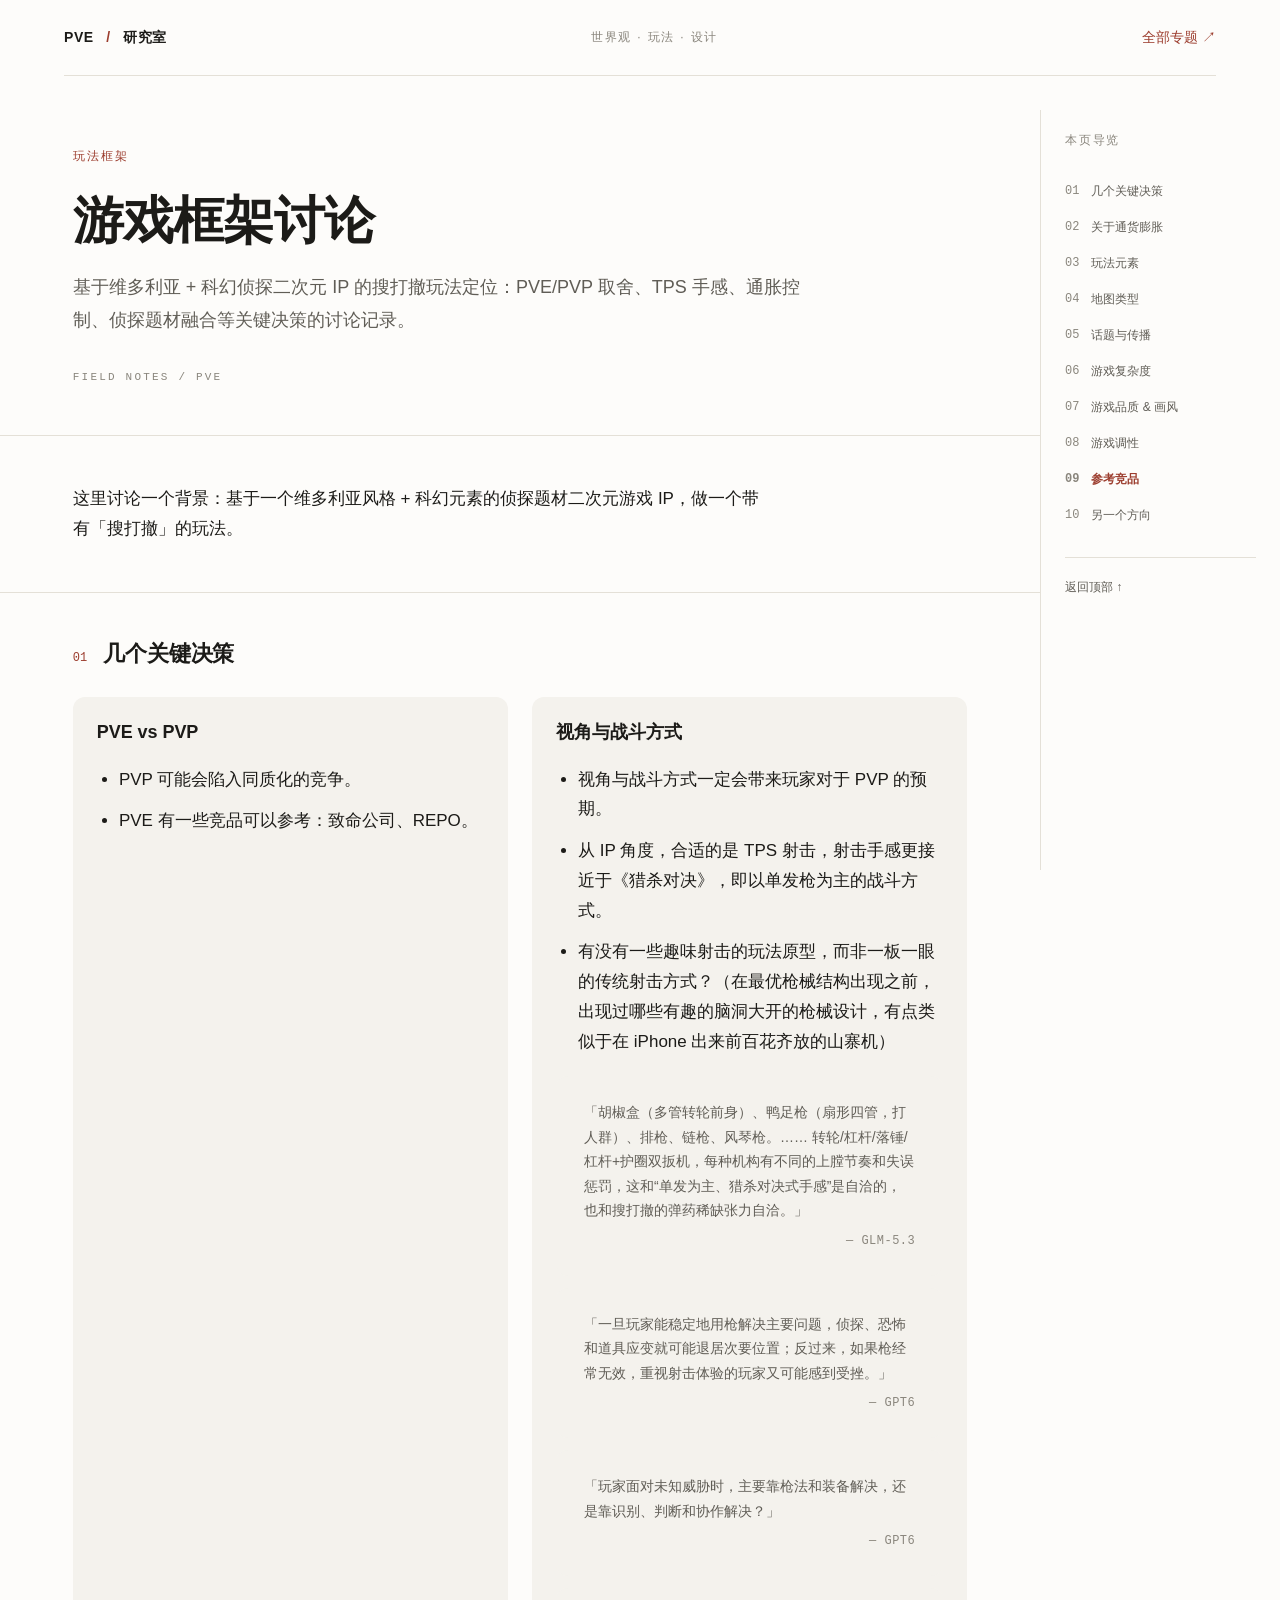
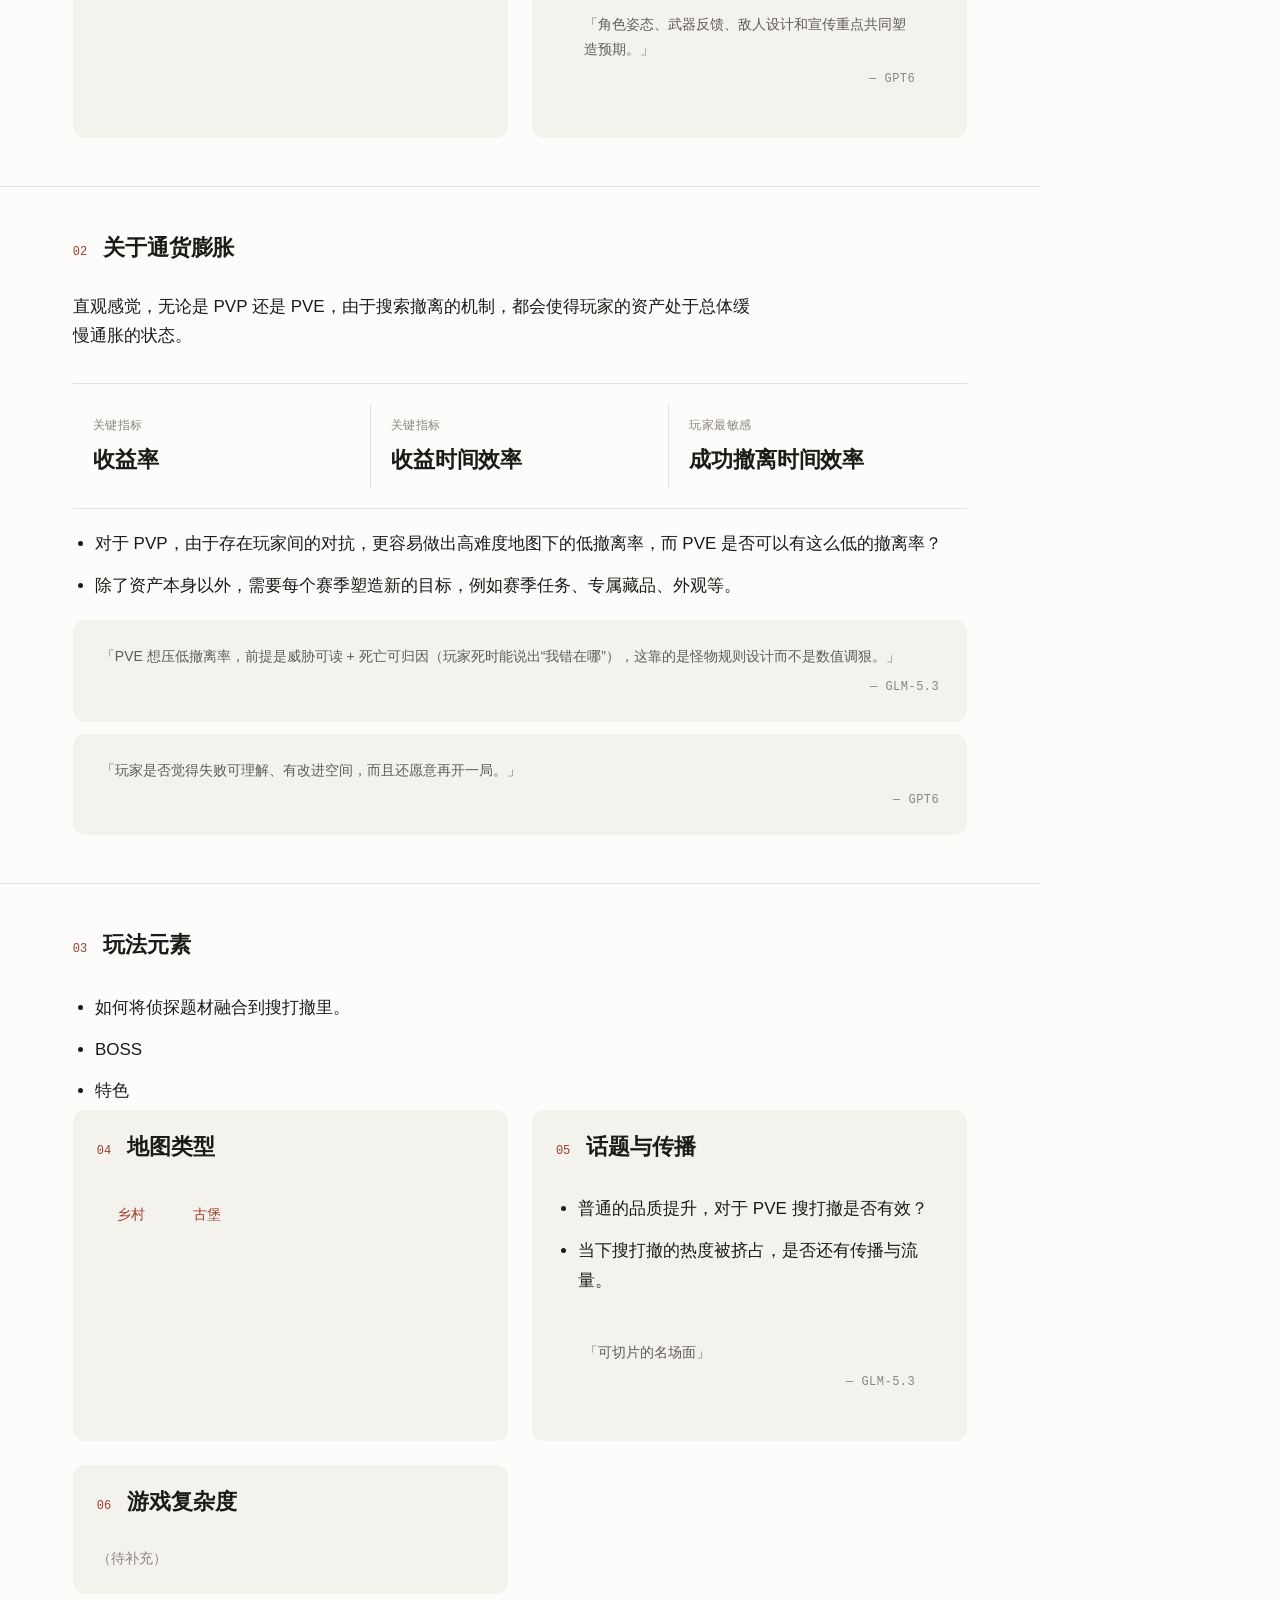
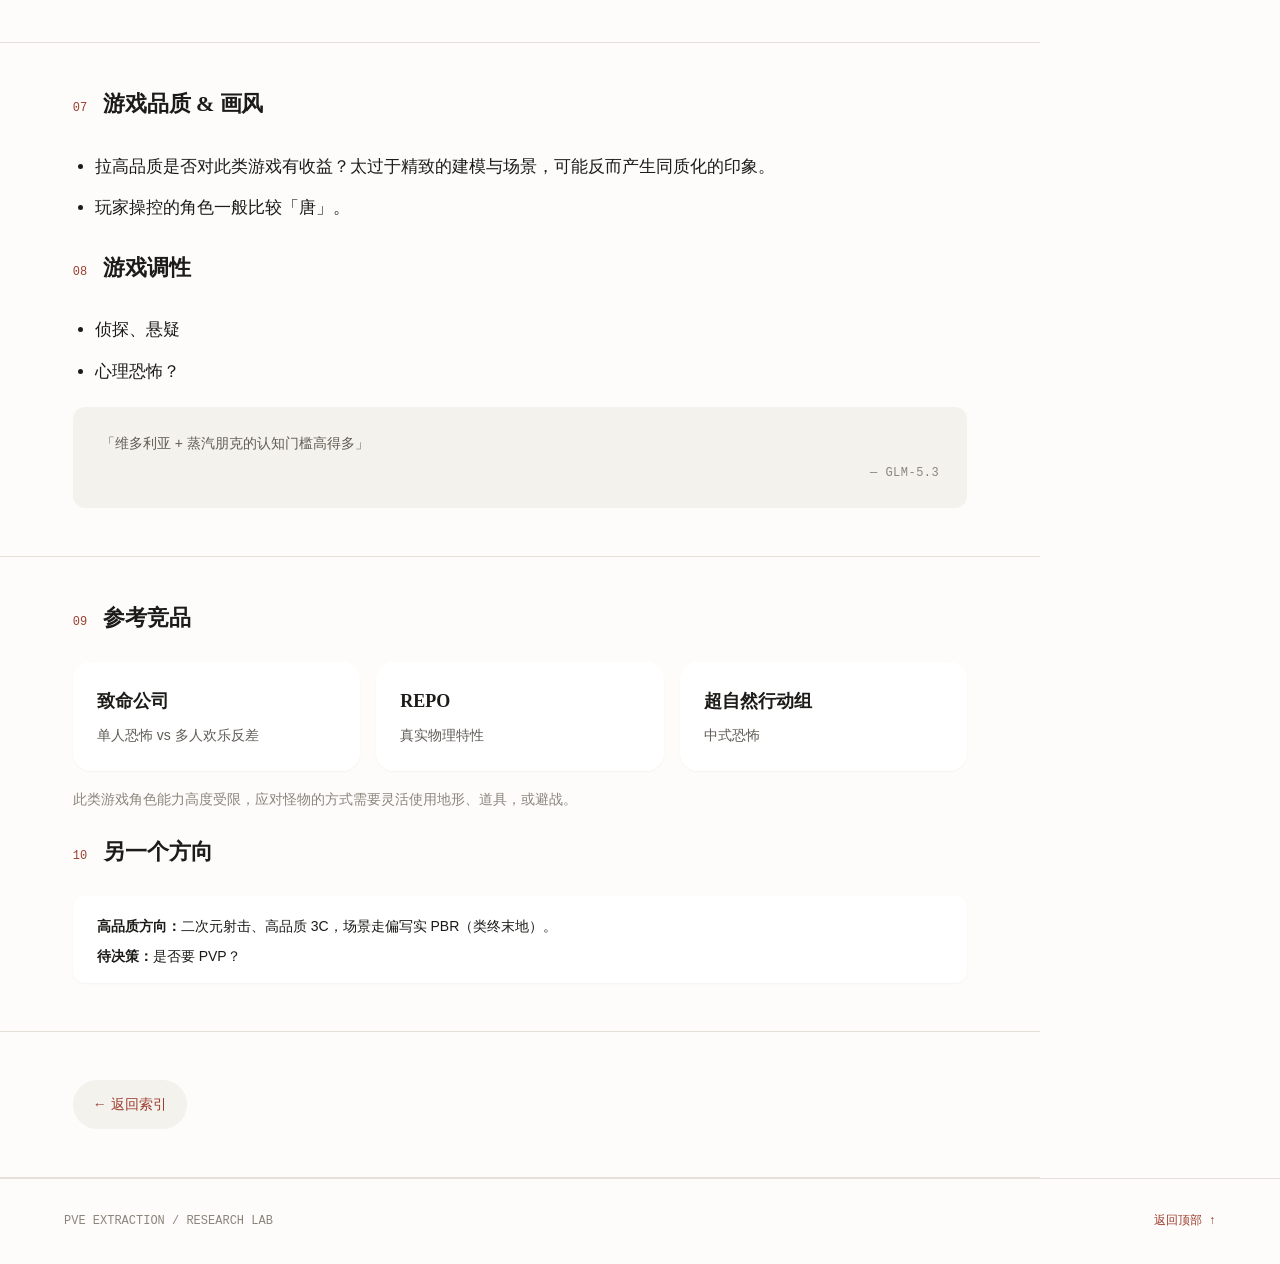
==== commit bfc6717b: "优化研究站点排版、章节导航与道具资料卡" ====
--- a/docs/research/GameFramework.html
+++ b/docs/research/GameFramework.html
@@ -11,8 +11,10 @@
   .q .who { display: block; margin-top: var(--space-2); font-family: var(--font-mono); font-size: var(--text-micro); letter-spacing: var(--text-micro-ls); color: var(--ink-tertiary); }
   .q + .q { margin-top: var(--space-3); }
 </style>
+<link rel="stylesheet" href="../assets/editorial.css">
+<script defer src="../assets/editorial.js"></script>
 </head>
-<body>
+<body class="research" id="top"><a class="skip-link" href="#content">跳至正文</a><nav class="site-nav" aria-label="主导航"><a class="brand" href="../pveextraction_index.html">PVE<span> / </span>研究室</a><span class="nav-caption">世界观 · 玩法 · 设计</span><a href="../pveextraction_index.html">全部专题 ↗</a></nav><main id="content">
 
 <section class="band">
   <div class="page">
@@ -32,7 +34,7 @@
 
 <section class="band">
   <div class="page">
-    <h2>几个关键决策</h2>
+    <h2 id="chapter-1"><span class="chapter-no">01</span>几个关键决策</h2>
 
     <div class="section">
       <h3>PVE vs PVP</h3>
@@ -72,7 +74,7 @@
 
 <section class="band band-alt">
   <div class="page">
-    <h2>关于通货膨胀</h2>
+    <h2 id="chapter-2"><span class="chapter-no">02</span>关于通货膨胀</h2>
     <p>直观感觉，无论是 PVP 还是 PVE，由于搜索撤离的机制，都会使得玩家的资产处于总体缓慢通胀的状态。</p>
 
     <div class="stats">
@@ -99,7 +101,7 @@
 
 <section class="band">
   <div class="page">
-    <h2>玩法元素</h2>
+    <h2 id="chapter-3"><span class="chapter-no">03</span>玩法元素</h2>
     <ul>
       <li>如何将侦探题材融合到搜打撤里。</li>
       <li>BOSS</li>
@@ -107,7 +109,7 @@
     </ul>
 
     <div class="section">
-      <h2>地图类型</h2>
+      <h2 id="chapter-4"><span class="chapter-no">04</span>地图类型</h2>
       <div class="links">
         <a>乡村</a>
         <a>古堡</a>
@@ -115,7 +117,7 @@
     </div>
 
     <div class="section">
-      <h2>话题与传播</h2>
+      <h2 id="chapter-5"><span class="chapter-no">05</span>话题与传播</h2>
       <ul>
         <li>普通的品质提升，对于 PVE 搜打撤是否有效？</li>
         <li>当下搜打撤的热度被挤占，是否还有传播与流量。</li>
@@ -127,7 +129,7 @@
     </div>
 
     <div class="section">
-      <h2>游戏复杂度</h2>
+      <h2 id="chapter-6"><span class="chapter-no">06</span>游戏复杂度</h2>
       <p class="note">（待补充）</p>
     </div>
   </div>
@@ -135,14 +137,14 @@
 
 <section class="band band-alt">
   <div class="page">
-    <h2>游戏品质 &amp; 画风</h2>
+    <h2 id="chapter-7"><span class="chapter-no">07</span>游戏品质 &amp; 画风</h2>
     <ul>
       <li>拉高品质是否对此类游戏有收益？太过于精致的建模与场景，可能反而产生同质化的印象。</li>
       <li>玩家操控的角色一般比较「唐」。</li>
     </ul>
 
     <div class="section">
-      <h2>游戏调性</h2>
+      <h2 id="chapter-8"><span class="chapter-no">08</span>游戏调性</h2>
       <ul>
         <li>侦探、悬疑</li>
         <li>心理恐怖？</li>
@@ -157,7 +159,7 @@
 
 <section class="band">
   <div class="page">
-    <h2>参考竞品</h2>
+    <h2 id="chapter-9"><span class="chapter-no">09</span>参考竞品</h2>
     <div class="grid">
       <div class="card"><strong>致命公司</strong><span>单人恐怖 vs 多人欢乐反差</span></div>
       <div class="card"><strong>REPO</strong><span>真实物理特性</span></div>
@@ -166,7 +168,7 @@
     <p class="note" style="margin-top: var(--space-4)">此类游戏角色能力高度受限，应对怪物的方式需要灵活使用地形、道具，或避战。</p>
 
     <div class="section">
-      <h2>另一个方向</h2>
+      <h2 id="chapter-10"><span class="chapter-no">10</span>另一个方向</h2>
       <div class="alert">
         <p><strong>高品质方向：</strong>二次元射击、高品质 3C，场景走偏写实 PBR（类终末地）。</p>
         <p style="margin-top: var(--space-2)"><strong>待决策：</strong>是否要 PVP？</p>
@@ -183,5 +185,5 @@
   </div>
 </section>
 
-</body>
+</main><aside class="chapter-nav" aria-label="本页章节"><p>本页导览</p><a href="#chapter-1"><span>01</span>几个关键决策</a><a href="#chapter-2"><span>02</span>关于通货膨胀</a><a href="#chapter-3"><span>03</span>玩法元素</a><a href="#chapter-4"><span>04</span>地图类型</a><a href="#chapter-5"><span>05</span>话题与传播</a><a href="#chapter-6"><span>06</span>游戏复杂度</a><a href="#chapter-7"><span>07</span>游戏品质 &amp; 画风</a><a href="#chapter-8"><span>08</span>游戏调性</a><a href="#chapter-9"><span>09</span>参考竞品</a><a href="#chapter-10"><span>10</span>另一个方向</a><a class="back-top" href="#top">返回顶部 ↑</a></aside><footer class="site-footer"><span>PVE EXTRACTION / RESEARCH LAB</span><a href="#top">返回顶部 ↑</a></footer></body>
 </html>
--- a/docs/assets/editorial.css
+++ b/docs/assets/editorial.css
@@ -0,0 +1,15 @@
+/* Local editorial layouts; shared upstream theme remains unchanged. */
+:root{--editorial-rule:1px solid var(--hairline);--text-caption:11px}
+body{line-height:1.75}a:focus-visible,button:focus-visible,input:focus-visible{outline:2px solid var(--accent);outline-offset:5px}.skip-link{position:absolute;left:20px;top:-90px;background:var(--surface);padding:12px;z-index:30}.skip-link:focus{top:10px}
+.site-nav{height:76px;display:flex;align-items:center;justify-content:space-between;border-bottom:var(--editorial-rule);margin:0 5%;font-size:var(--text-small)}.brand{font-weight:var(--weight-bold);color:var(--ink);letter-spacing:.04em}.brand span{color:var(--accent);margin:0 8px}.nav-caption{color:var(--ink-tertiary);font-size:var(--text-micro);letter-spacing:.15em}
+.research main{margin-right:240px}.research .page,.research .page-wide{max-width:1100px;padding-left:7%;padding-right:7%}.research .band{background:transparent;padding:48px 0;border-bottom:var(--editorial-rule)}.research .band:first-child{padding:64px 0 48px}.hero{padding:0;position:relative}.hero h1{font-size:clamp(32px,4vw,58px);max-width:900px;line-height:1.2;margin:20px 0}.hero .lead{max-width:740px;line-height:1.8}.hero .tag{letter-spacing:.18em}.research .hero:after{content:'FIELD NOTES / PVE';display:block;margin-top:32px;font-family:var(--font-mono);font-size:var(--text-caption);letter-spacing:.2em;color:var(--ink-tertiary)}
+.chapter-nav{position:fixed;right:0;top:110px;bottom:30px;width:240px;padding:20px 24px;border-left:var(--editorial-rule);overflow:auto;font-size:var(--text-micro)}.chapter-nav p{color:var(--ink-tertiary);letter-spacing:.15em;margin-bottom:22px}.chapter-nav a{display:flex;gap:12px;color:var(--ink-secondary);padding:9px 0;line-height:1.5}.chapter-nav a span{font-family:var(--font-mono);color:var(--ink-tertiary)}.chapter-nav a.active{color:var(--accent);font-weight:var(--weight-bold)}.chapter-nav .back-top{margin-top:24px;border-top:var(--editorial-rule);padding-top:20px}
+h2[id]{scroll-margin-top:24px;display:flex;align-items:baseline;gap:16px;font-size:var(--text-h3);margin-bottom:30px}.chapter-no{font-family:var(--font-mono);font-size:var(--text-micro);color:var(--accent);font-weight:400}.research h3{font-family:var(--font-sans);font-size:var(--text-h4);margin-bottom:16px}.research p+ p{margin-top:16px}.research .section,.research .sec{margin-top:28px}.research ul{max-width:none}.research li{padding:4px 0}.research .q{background:var(--surface-alt);border:0;border-radius:var(--radius-md);padding:24px 28px;font-size:var(--text-small)}.research .q .who{text-align:right}.research .stats{gap:0;border-top:var(--editorial-rule);border-bottom:var(--editorial-rule);padding:20px 0}.research .stat{background:none;box-shadow:none;border-radius:0;border-right:var(--editorial-rule);padding:12px 20px}.research .stat:last-child{border-right:0}.research .stat strong{font-size:var(--text-h3);line-height:1.4}
+.research .timeline{gap:0;border-left:2px solid var(--accent-line);padding-left:24px}.research .row{position:relative;box-shadow:none;background:none;border-bottom:var(--editorial-rule);border-radius:0;padding:18px 0}.research .row:before{content:'';position:absolute;width:8px;height:8px;border-radius:50%;background:var(--accent);left:-29px;top:28px}.research .button-quiet{box-shadow:none;padding:5px 0}.research .tiers{gap:0;border:var(--editorial-rule);border-radius:var(--radius-md);overflow:hidden}.research .tier{box-shadow:none;border-radius:0;border-right:var(--editorial-rule);background:var(--surface-alt)}
+.table-scroll{overflow-x:auto;margin:18px 0;border:var(--editorial-rule);border-radius:var(--radius-md)}.table-scroll table{margin:0;box-shadow:none;border-radius:0;min-width:540px}th{white-space:normal}td{line-height:1.8}tbody tr:hover{background:var(--surface-alt)}
+.topic-grid{display:grid;grid-template-columns:repeat(2,minmax(0,1fr));gap:24px}.topic-grid>.section,.topic-grid>.sec{margin:0;padding:24px;background:var(--surface-alt);border-radius:var(--radius-md)}.topic-grid .table-scroll{background:var(--surface-raised)}.topic-grid table{min-width:440px}.research .cmp .card{box-shadow:none;border:var(--editorial-rule);padding:28px}.research .links a{padding:12px 20px}
+.catalog-tools{display:flex;align-items:center;gap:16px;margin-top:28px}.catalog-tools input{width:100%;max-width:520px;border:var(--editorial-rule);border-radius:var(--radius-pill);background:var(--surface-raised);padding:13px 20px;font:inherit;font-size:var(--text-small)}.catalog-tools output{font-size:var(--text-micro);color:var(--ink-secondary);white-space:nowrap}.item-catalog{display:grid;grid-template-columns:repeat(2,minmax(0,1fr));gap:16px;margin-top:20px}.item-card{border:var(--editorial-rule);border-radius:var(--radius-md);padding:24px;background:var(--surface-raised);border-top:3px solid var(--accent-line)}.item-card h4{font-size:var(--text-h3);margin-bottom:16px}.item-card dl{font-size:var(--text-small)}.item-card dt{font-size:var(--text-micro);color:var(--ink-tertiary);margin-top:14px}.item-card dd{margin:4px 0 0;line-height:1.8}.empty-results{padding:24px;color:var(--ink-secondary)}
+.library .band{padding:48px 0}.library .hero{padding:24px 0}.library .hero h1{font-size:clamp(40px,6vw,72px)}.library .page{max-width:1180px}.library .group{margin:48px 0 22px}.library .grid{grid-template-columns:1fr 1fr;gap:20px}.library a.card{position:relative;min-height:180px;padding:32px 64px 32px 32px;box-shadow:none;border:var(--editorial-rule);background:var(--surface-raised)}.library a.card:after{content:'↗';position:absolute;right:28px;top:24px;font-size:var(--text-h3);color:var(--accent)}.library .card strong{font-size:var(--text-h3);margin-bottom:16px}.site-footer{padding:32px 5%;display:flex;justify-content:space-between;font-family:var(--font-mono);font-size:var(--text-micro);color:var(--ink-tertiary);border-top:var(--editorial-rule)}
+@media(min-width:1500px){.research main{margin-right:280px}.chapter-nav{width:280px}.research .page{padding-left:5%;padding-right:5%}}
+@media(max-width:1100px){.research main{margin-right:0}.chapter-nav{position:static;width:auto;border-left:0;border-top:var(--editorial-rule);margin:0 7%;display:flex;flex-wrap:wrap;gap:4px 20px}.chapter-nav p{width:100%;margin-bottom:8px}.chapter-nav .back-top{margin:0;border:0;padding-top:9px}.topic-grid{grid-template-columns:1fr}}
+@media(max-width:650px){.nav-caption{display:none}.site-nav{height:64px}.research .band,.library .band{padding:32px 0}.research .band:first-child{padding:40px 0}.research .page,.research .page-wide{padding:0 22px}.hero h1{font-size:var(--text-h1)}.item-catalog,.library .grid{grid-template-columns:1fr}.research .stats{grid-template-columns:1fr 1fr}.research .stat{border:0;padding:14px 10px}.research .tiers{grid-template-columns:repeat(3,1fr)}.catalog-tools{align-items:flex-start;flex-direction:column}.site-footer{gap:20px;flex-wrap:wrap}.topic-grid>.section,.topic-grid>.sec{padding:20px}.research .q{padding:20px}.library a.card{min-height:150px}}
